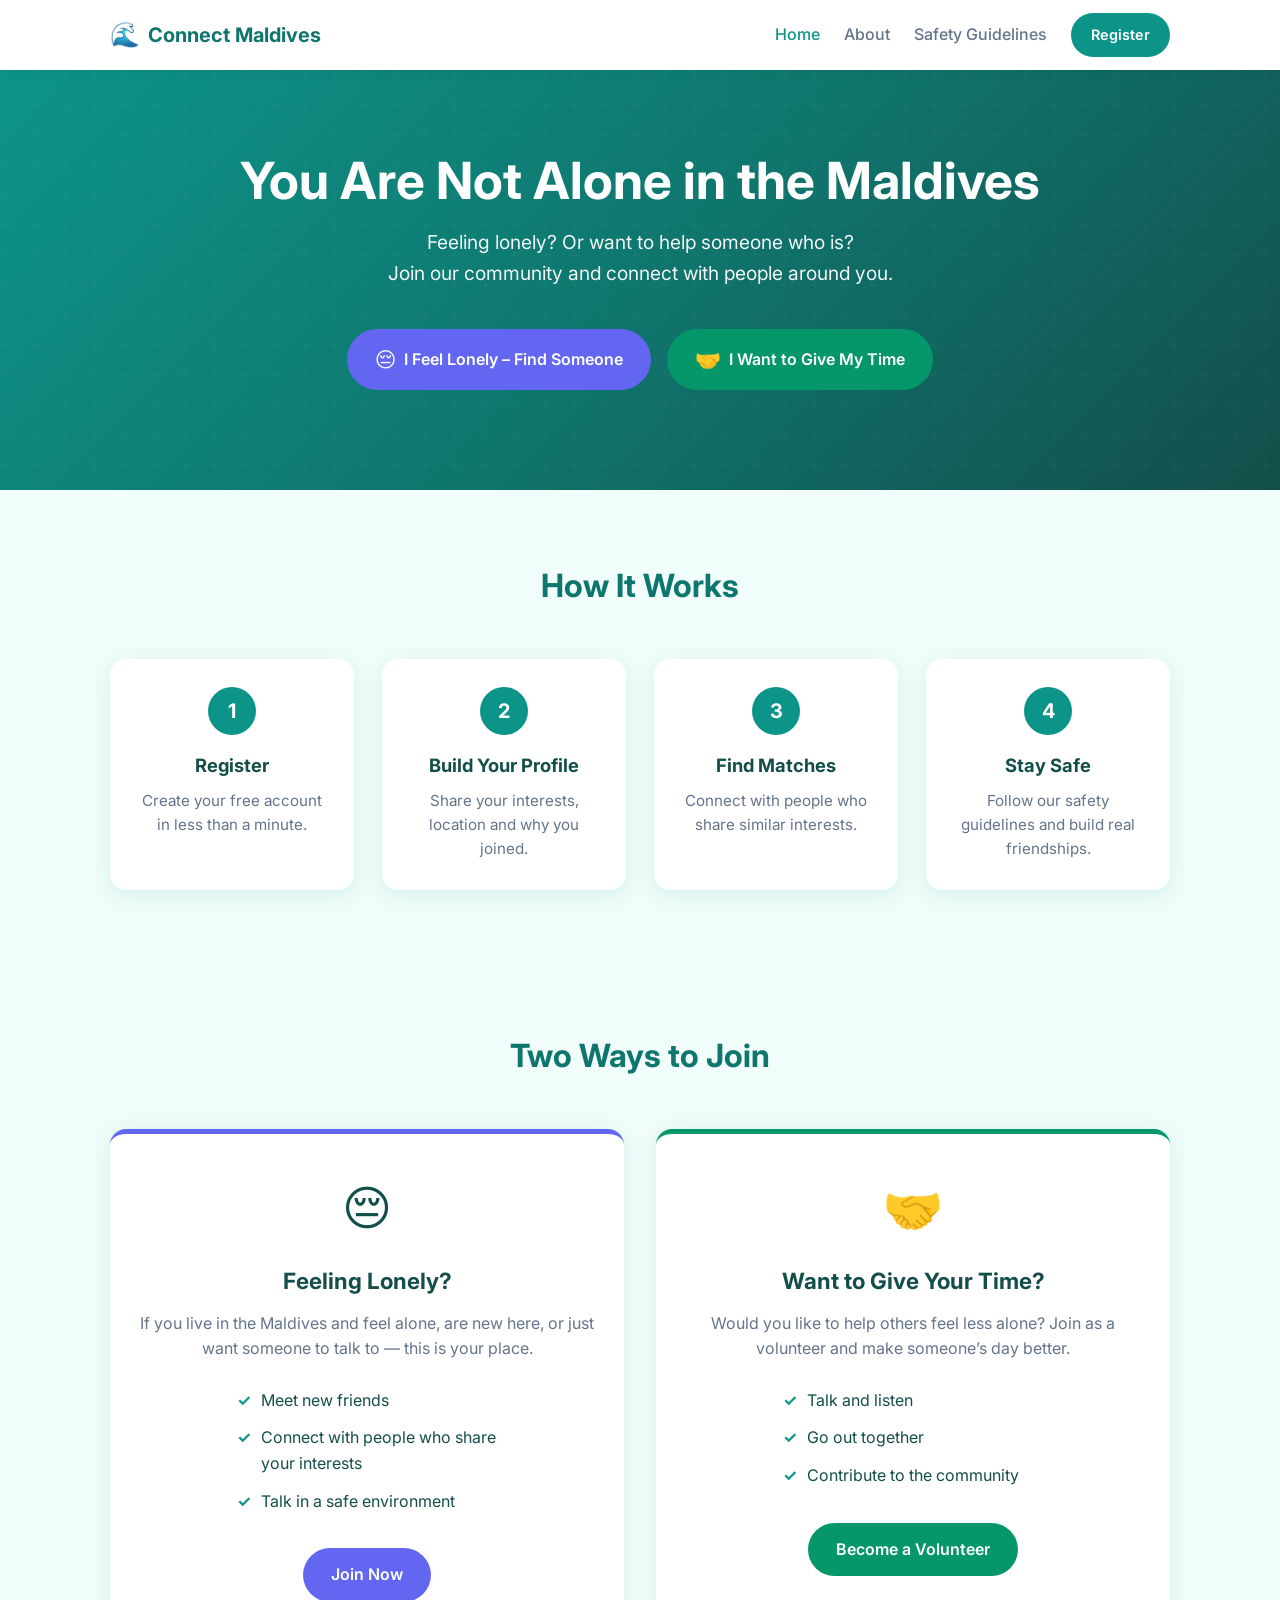
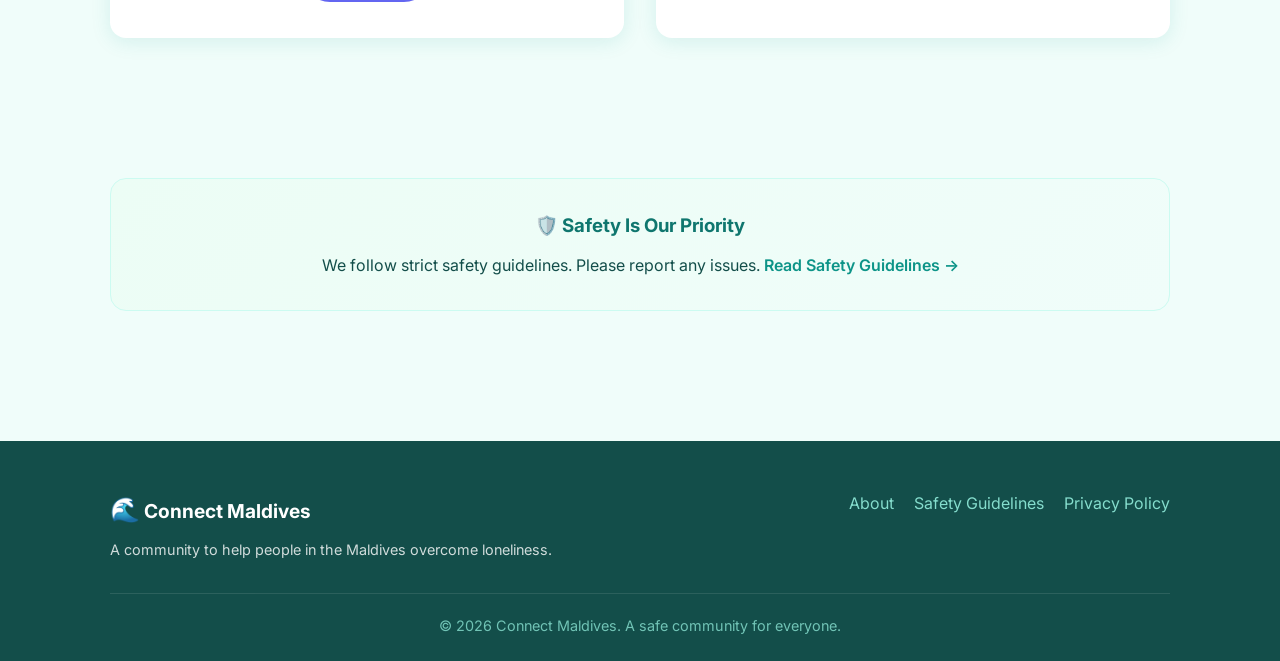
==== index.html @ 4d7c2750 "Add files via upload" ====
<!DOCTYPE html>
<html lang="en">
<head>
  <meta charset="UTF-8" />
  <meta name="viewport" content="width=device-width, initial-scale=1.0" />
  <title>Connect Maldives – You Are Not Alone</title>
  <meta name="description" content="A community platform for people living in the Maldives to overcome loneliness. Join and meet new people." />
  <link rel="stylesheet" href="styles.css" />
  <link rel="preconnect" href="https://fonts.googleapis.com" />
  <link rel="preconnect" href="https://fonts.gstatic.com" crossorigin />
  <link href="https://fonts.googleapis.com/css2?family=Inter:wght@400;500;600;700&display=swap" rel="stylesheet" />
</head>
<body>
  <header class="header">
    <div class="container header-inner">
      <a href="index.html" class="logo">
        <span class="logo-icon">🌊</span>
        <span>Connect Maldives</span>
      </a>
      <nav class="nav">
        <a href="index.html" class="nav-link active">Home</a>
        <a href="about.html" class="nav-link">About</a>
        <a href="guidelines.html" class="nav-link">Safety Guidelines</a>
        <a href="register.html" class="btn btn-primary btn-sm">Register</a>
      </nav>
      <button class="menu-toggle" id="menuToggle" aria-label="Menu">☰</button>
    </div>
  </header>

  <section class="hero">
    <div class="container hero-content">
      <h1>You Are Not Alone in the Maldives</h1>
      <p class="hero-subtitle">
        Feeling lonely? Or want to help someone who is?<br />
        Join our community and connect with people around you.
      </p>
      <div class="hero-buttons">
        <a href="register.html?type=lonely" class="btn btn-lonely">
          <span class="btn-icon">😔</span>
          I Feel Lonely – Find Someone
        </a>
        <a href="register.html?type=helper" class="btn btn-helper">
          <span class="btn-icon">🤝</span>
          I Want to Give My Time
        </a>
      </div>
    </div>
  </section>

  <section class="section how-it-works">
    <div class="container">
      <h2 class="section-title">How It Works</h2>
      <div class="steps">
        <div class="step">
          <div class="step-number">1</div>
          <h3>Register</h3>
          <p>Create your free account in less than a minute.</p>
        </div>
        <div class="step">
          <div class="step-number">2</div>
          <h3>Build Your Profile</h3>
          <p>Share your interests, location and why you joined.</p>
        </div>
        <div class="step">
          <div class="step-number">3</div>
          <h3>Find Matches</h3>
          <p>Connect with people who share similar interests.</p>
        </div>
        <div class="step">
          <div class="step-number">4</div>
          <h3>Stay Safe</h3>
          <p>Follow our safety guidelines and build real friendships.</p>
        </div>
      </div>
    </div>
  </section>

  <section class="section options">
    <div class="container">
      <h2 class="section-title">Two Ways to Join</h2>
      <div class="option-cards">
        <div class="option-card lonely-card">
          <div class="option-icon">😔</div>
          <h3>Feeling Lonely?</h3>
          <p>If you live in the Maldives and feel alone, are new here, or just want someone to talk to — this is your place.</p>
          <ul>
            <li>Meet new friends</li>
            <li>Connect with people who share your interests</li>
            <li>Talk in a safe environment</li>
          </ul>
          <a href="register.html?type=lonely" class="btn btn-lonely">Join Now</a>
        </div>
        <div class="option-card helper-card">
          <div class="option-icon">🤝</div>
          <h3>Want to Give Your Time?</h3>
          <p>Would you like to help others feel less alone? Join as a volunteer and make someone’s day better.</p>
          <ul>
            <li>Talk and listen</li>
            <li>Go out together</li>
            <li>Contribute to the community</li>
          </ul>
          <a href="register.html?type=helper" class="btn btn-helper">Become a Volunteer</a>
        </div>
      </div>
    </div>
  </section>

  <section class="section safety-note">
    <div class="container">
      <div class="safety-box">
        <h3>🛡️ Safety Is Our Priority</h3>
        <p>
          We follow strict safety guidelines. Please report any issues.
          <a href="guidelines.html">Read Safety Guidelines →</a>
        </p>
      </div>
    </div>
  </section>

  <footer class="footer">
    <div class="container">
      <div class="footer-content">
        <div class="footer-brand">
          <span class="logo-icon">🌊</span> Connect Maldives
          <p>A community to help people in the Maldives overcome loneliness.</p>
        </div>
        <div class="footer-links">
          <a href="about.html">About</a>
          <a href="guidelines.html">Safety Guidelines</a>
          <a href="privacy.html">Privacy Policy</a>
        </div>
      </div>
      <div class="footer-bottom">
        <p>© 2026 Connect Maldives. A safe community for everyone.</p>
      </div>
    </div>
  </footer>

  <script src="script.js"></script>
</body>
</html>
---- styles.css ----
/* ===== Reset & Base ===== */
* {
  margin: 0;
  padding: 0;
  box-sizing: border-box;
}

:root {
  --primary: #0d9488;
  --primary-dark: #0f766e;
  --lonely: #6366f1;
  --lonely-dark: #4f46e5;
  --helper: #059669;
  --helper-dark: #047857;
  --bg: #f0fdfa;
  --white: #ffffff;
  --text: #134e4a;
  --text-light: #5eead4;
  --gray: #64748b;
  --border: #ccfbf1;
  --shadow: 0 4px 20px rgba(13, 148, 136, 0.12);
  --radius: 16px;
}

body {
  font-family: Inter, system-ui, sans-serif;
  background: var(--bg);
  color: var(--text);
  line-height: 1.6;
  min-height: 100vh;
}

.container {
  width: 100%;
  max-width: 1100px;
  margin: 0 auto;
  padding: 0 20px;
}

a {
  text-decoration: none;
  color: inherit;
}

/* ===== Header ===== */
.header {
  background: var(--white);
  box-shadow: 0 2px 12px rgba(0,0,0,0.06);
  position: sticky;
  top: 0;
  z-index: 100;
}

.header-inner {
  display: flex;
  align-items: center;
  justify-content: space-between;
  height: 70px;
}

.logo {
  display: flex;
  align-items: center;
  gap: 8px;
  font-weight: 700;
  font-size: 1.25rem;
  color: var(--primary-dark);
}

.logo-icon {
  font-size: 1.5rem;
}

.nav {
  display: flex;
  align-items: center;
  gap: 24px;
}

.nav-link {
  font-weight: 500;
  color: var(--gray);
  transition: color 0.2s;
}

.nav-link:hover,
.nav-link.active {
  color: var(--primary);
}

.menu-toggle {
  display: none;
  background: none;
  border: none;
  font-size: 1.5rem;
  cursor: pointer;
  color: var(--text);
}

/* ===== Buttons ===== */
.btn {
  display: inline-flex;
  align-items: center;
  justify-content: center;
  gap: 8px;
  padding: 14px 28px;
  border-radius: 50px;
  font-weight: 600;
  font-size: 1rem;
  border: none;
  cursor: pointer;
  transition: all 0.25s ease;
  text-align: center;
}

.btn-sm {
  padding: 10px 20px;
  font-size: 0.9rem;
}

.btn-primary {
  background: var(--primary);
  color: white;
}

.btn-primary:hover {
  background: var(--primary-dark);
  transform: translateY(-2px);
}

.btn-lonely {
  background: var(--lonely);
  color: white;
}

.btn-lonely:hover {
  background: var(--lonely-dark);
  transform: translateY(-2px);
  box-shadow: 0 8px 25px rgba(99, 102, 241, 0.35);
}

.btn-helper {
  background: var(--helper);
  color: white;
}

.btn-helper:hover {
  background: var(--helper-dark);
  transform: translateY(-2px);
  box-shadow: 0 8px 25px rgba(5, 150, 105, 0.35);
}

.btn-outline {
  background: transparent;
  border: 2px solid var(--primary);
  color: var(--primary);
}

.btn-outline:hover {
  background: var(--primary);
  color: white;
}

.btn-icon {
  font-size: 1.3rem;
}

/* ===== Hero ===== */
.hero {
  background: linear-gradient(135deg, #0d9488 0%, #0f766e 50%, #134e4a 100%);
  color: white;
  padding: 80px 0 100px;
  text-align: center;
  position: relative;
  overflow: hidden;
}

.hero::before {
  content: '';
  position: absolute;
  top: 0;
  left: 0;
  right: 0;
  bottom: 0;
  background: url("data:image/svg+xml,%3Csvg width='60' height='60' viewBox='0 0 60 60' xmlns='http://www.w3.org/2000/svg'%3E%3Cg fill='none' fill-rule='evenodd'%3E%3Cg fill='%23ffffff' fill-opacity='0.05'%3E%3Cpath d='M36 34v-4h-2v4h-4v2h4v4h2v-4h4v-2h-4zm0-30V0h-2v4h-4v2h4v4h2V6h4V4h-4zM6 34v-4H4v4H0v2h4v4h2v-4h4v-2H6zM6 4V0H4v4H0v2h4v4h2V6h4V4H6z'/%3E%3C/g%3E%3C/g%3E%3C/svg%3E");
  opacity: 0.4;
}

.hero-content {
  position: relative;
  z-index: 1;
}

.hero h1 {
  font-size: clamp(2rem, 5vw, 3.2rem);
  font-weight: 700;
  margin-bottom: 16px;
  line-height: 1.2;
}

.hero-subtitle {
  font-size: 1.2rem;
  opacity: 0.95;
  max-width: 600px;
  margin: 0 auto 40px;
}

.hero-buttons {
  display: flex;
  flex-wrap: wrap;
  gap: 16px;
  justify-content: center;
}

/* ===== Sections ===== */
.section {
  padding: 70px 0;
}

.section-title {
  text-align: center;
  font-size: 2rem;
  font-weight: 700;
  margin-bottom: 48px;
  color: var(--primary-dark);
}

/* How it works */
.steps {
  display: grid;
  grid-template-columns: repeat(auto-fit, minmax(220px, 1fr));
  gap: 28px;
}

.step {
  background: var(--white);
  padding: 28px 24px;
  border-radius: var(--radius);
  box-shadow: var(--shadow);
  text-align: center;
  transition: transform 0.25s;
}

.step:hover {
  transform: translateY(-6px);
}

.step-number {
  width: 48px;
  height: 48px;
  background: var(--primary);
  color: white;
  border-radius: 50%;
  display: flex;
  align-items: center;
  justify-content: center;
  font-weight: 700;
  font-size: 1.25rem;
  margin: 0 auto 16px;
}

.step h3 {
  margin-bottom: 8px;
  font-size: 1.15rem;
}

.step p {
  color: var(--gray);
  font-size: 0.95rem;
}

/* Option Cards */
.option-cards {
  display: grid;
  grid-template-columns: repeat(auto-fit, minmax(300px, 1fr));
  gap: 32px;
}

.option-card {
  background: var(--white);
  border-radius: var(--radius);
  padding: 36px 28px;
  box-shadow: var(--shadow);
  text-align: center;
  border-top: 5px solid transparent;
}

.lonely-card {
  border-top-color: var(--lonely);
}

.helper-card {
  border-top-color: var(--helper);
}

.option-icon {
  font-size: 3rem;
  margin-bottom: 16px;
}

.option-card h3 {
  font-size: 1.4rem;
  margin-bottom: 12px;
}

.option-card p {
  color: var(--gray);
  margin-bottom: 20px;
}

.option-card ul {
  list-style: none;
  text-align: left;
  margin: 0 auto 28px;
  max-width: 260px;
}

.option-card ul li {
  padding: 6px 0;
  padding-left: 24px;
  position: relative;
}

.option-card ul li::before {
  content: '✓';
  position: absolute;
  left: 0;
  color: var(--primary);
  font-weight: 700;
}

/* Safety */
.safety-box {
  background: linear-gradient(135deg, #ecfdf5, #f0fdfa);
  border: 1px solid var(--border);
  border-radius: var(--radius);
  padding: 32px;
  text-align: center;
}

.safety-box h3 {
  margin-bottom: 12px;
  color: var(--primary-dark);
}

.safety-box a {
  color: var(--primary);
  font-weight: 600;
}

/* ===== Forms ===== */
.form-section {
  max-width: 560px;
  margin: 0 auto;
  background: var(--white);
  padding: 40px 32px;
  border-radius: var(--radius);
  box-shadow: var(--shadow);
}

.form-section h2 {
  text-align: center;
  margin-bottom: 8px;
  color: var(--primary-dark);
}

.form-section .subtitle {
  text-align: center;
  color: var(--gray);
  margin-bottom: 28px;
}

.form-group {
  margin-bottom: 20px;
}

.form-group label {
  display: block;
  font-weight: 500;
  margin-bottom: 6px;
  font-size: 0.95rem;
}

.form-group input,
.form-group select,
.form-group textarea {
  width: 100%;
  padding: 12px 16px;
  border: 1.5px solid #e2e8f0;
  border-radius: 10px;
  font-size: 1rem;
  font-family: inherit;
  transition: border-color 0.2s;
  background: #f8fafc;
}

.form-group input:focus,
.form-group select:focus,
.form-group textarea:focus {
  outline: none;
  border-color: var(--primary);
  background: white;
}

.form-group textarea {
  min-height: 100px;
  resize: vertical;
}

.form-row {
  display: grid;
  grid-template-columns: 1fr 1fr;
  gap: 16px;
}

.type-badge {
  display: inline-block;
  padding: 6px 14px;
  border-radius: 50px;
  font-size: 0.85rem;
  font-weight: 600;
  margin-bottom: 16px;
}

.type-lonely {
  background: #e0e7ff;
  color: var(--lonely-dark);
}

.type-helper {
  background: #d1fae5;
  color: var(--helper-dark);
}

.form-note {
  font-size: 0.85rem;
  color: var(--gray);
  margin-top: 8px;
}

.success-message {
  display: none;
  text-align: center;
  padding: 40px 20px;
}

.success-message.show {
  display: block;
}

.success-icon {
  font-size: 4rem;
  margin-bottom: 16px;
}

/* ===== Footer ===== */
.footer {
  background: #134e4a;
  color: #99f6e4;
  padding: 50px 0 24px;
  margin-top: 60px;
}

.footer-content {
  display: flex;
  flex-wrap: wrap;
  justify-content: space-between;
  gap: 32px;
  margin-bottom: 32px;
}

.footer-brand {
  font-weight: 700;
  font-size: 1.2rem;
  color: white;
}

.footer-brand p {
  font-weight: 400;
  font-size: 0.9rem;
  margin-top: 8px;
  opacity: 0.8;
}

.footer-links {
  display: flex;
  flex-wrap: wrap;
  gap: 20px;
}

.footer-links a {
  opacity: 0.85;
  transition: opacity 0.2s;
}

.footer-links a:hover {
  opacity: 1;
  color: white;
}

.footer-bottom {
  border-top: 1px solid rgba(255,255,255,0.15);
  padding-top: 20px;
  text-align: center;
  font-size: 0.9rem;
  opacity: 0.7;
}

/* ===== Page specific ===== */
.page-header {
  background: linear-gradient(135deg, #0d9488, #0f766e);
  color: white;
  padding: 50px 0 40px;
  text-align: center;
}

.page-header h1 {
  font-size: 2rem;
  margin-bottom: 8px;
}

.page-content {
  padding: 50px 0;
}

.content-box {
  background: var(--white);
  padding: 36px;
  border-radius: var(--radius);
  box-shadow: var(--shadow);
  max-width: 800px;
  margin: 0 auto;
}

.content-box h2 {
  color: var(--primary-dark);
  margin: 28px 0 12px;
}

.content-box h2:first-child {
  margin-top: 0;
}

.content-box ul {
  padding-left: 20px;
  margin: 12px 0;
}

.content-box li {
  margin-bottom: 8px;
}

/* ===== Responsive ===== */
@media (max-width: 768px) {
  .nav {
    display: none;
  }

  .menu-toggle {
    display: block;
  }

  .nav.open {
    display: flex;
    flex-direction: column;
    position: absolute;
    top: 70px;
    left: 0;
    right: 0;
    background: white;
    padding: 20px;
    box-shadow: 0 10px 30px rgba(0,0,0,0.1);
    gap: 16px;
  }

  .hero {
    padding: 60px 0 70px;
  }

  .hero-buttons {
    flex-direction: column;
    align-items: center;
  }

  .hero-buttons .btn {
    width: 100%;
    max-width: 320px;
  }

  .form-row {
    grid-template-columns: 1fr;
  }

  .form-section {
    padding: 28px 20px;
  }
}
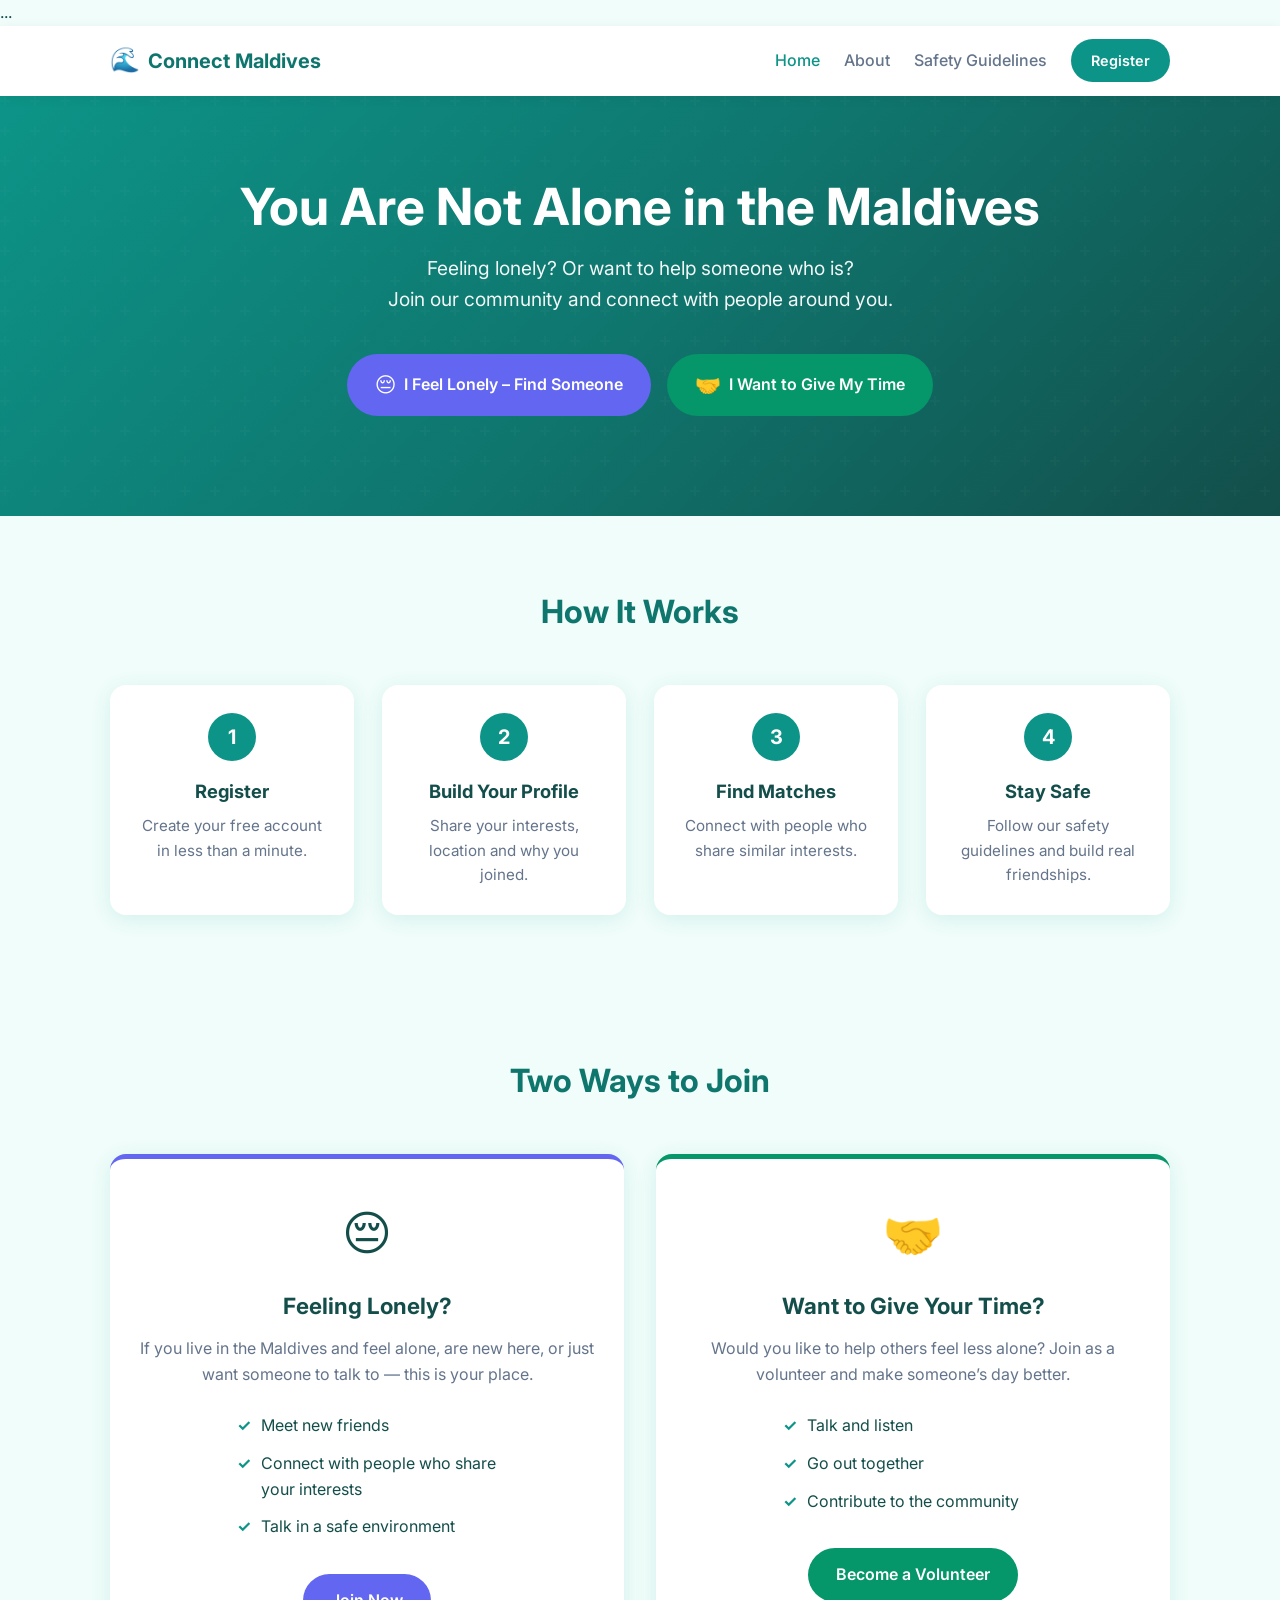
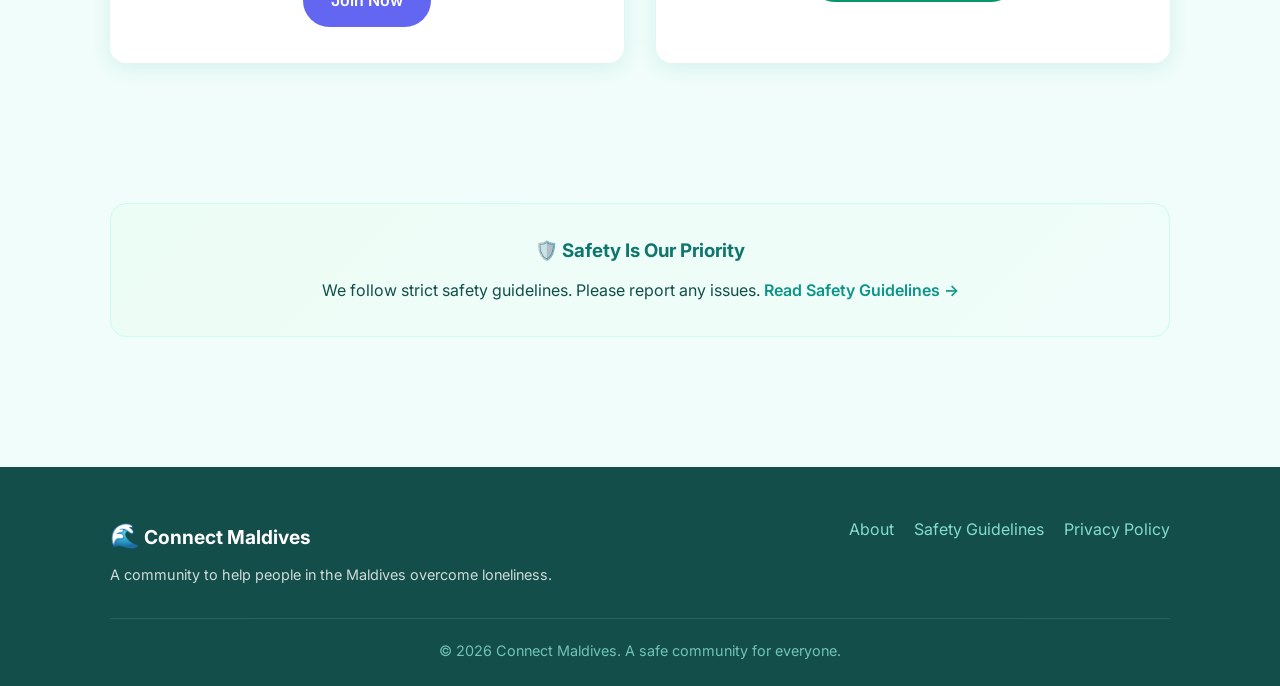
==== commit e3162044: "Update index.html" ====
--- a/index.html
+++ b/index.html
@@ -9,6 +9,11 @@
   <link rel="preconnect" href="https://fonts.googleapis.com" />
   <link rel="preconnect" href="https://fonts.gstatic.com" crossorigin />
   <link href="https://fonts.googleapis.com/css2?family=Inter:wght@400;500;600;700&display=swap" rel="stylesheet" />
+  <meta charset="UTF-8" />
+  <meta name="viewport" content="width=device-width, initial-scale=1.0" />
+  <title>Connect Maldives – You Are Not Alone</title>
+  <meta name="description" content="Feeling lonely in the Maldives? Connect Maldives is a free community platform where people living in the Maldives can meet others, make friends, and support each other. Join today.">
+  ...
 </head>
 <body>
   <header class="header">
